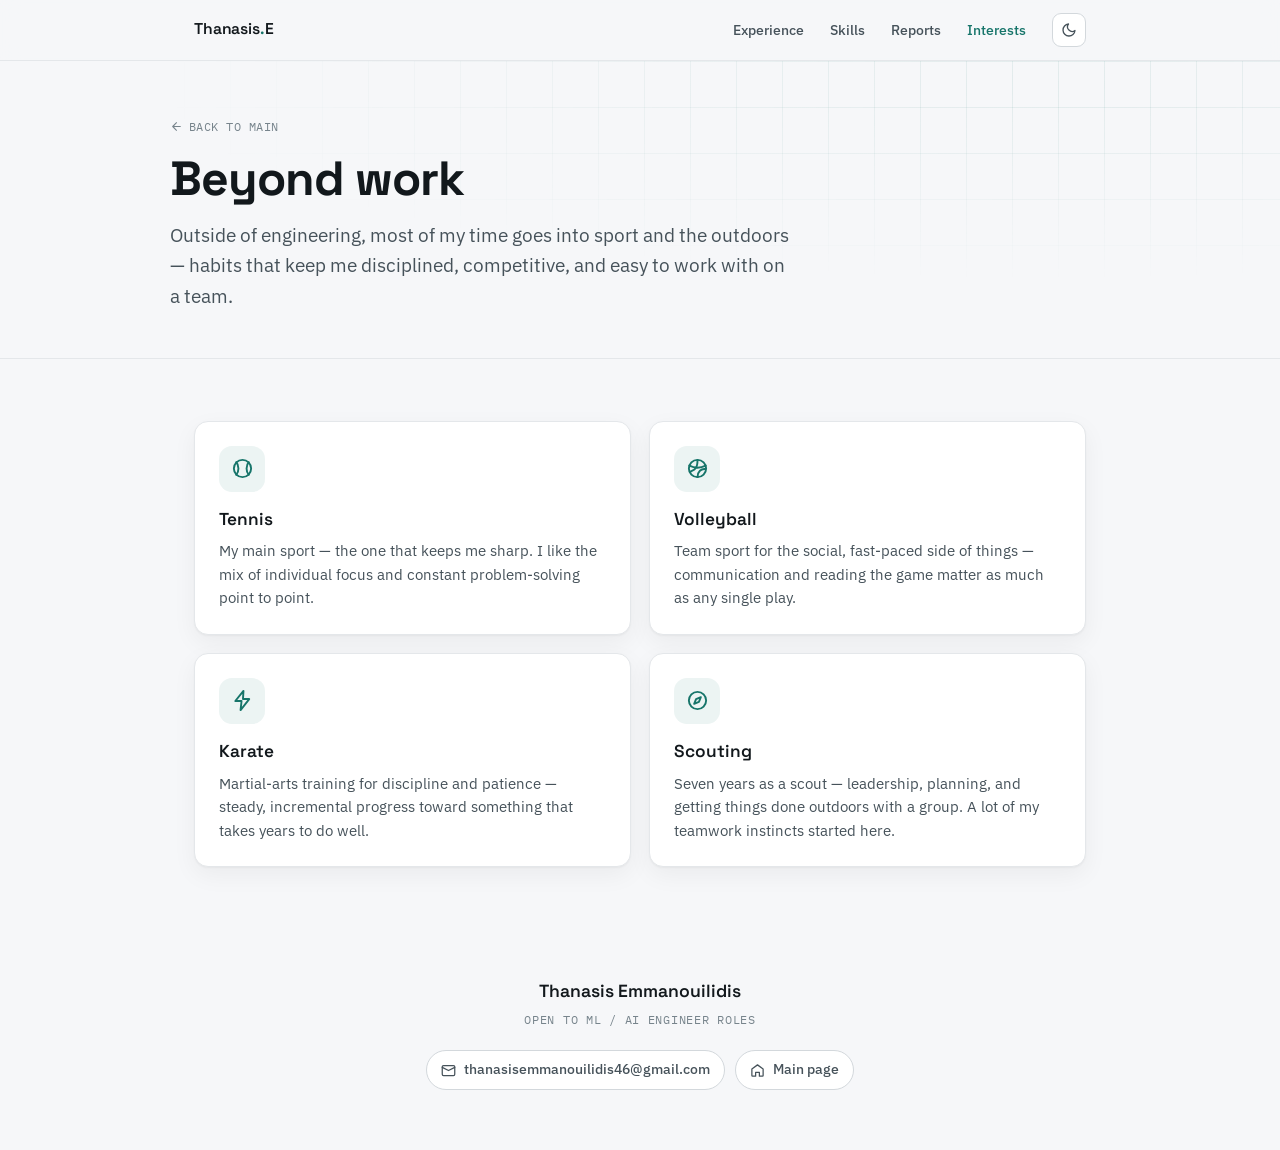
==== hobbies.html @ c6ba68ab "Add more details about ontology and also add pages about project and hobbies #0" ====
<!DOCTYPE html>
<html lang="en">
<head>
<meta charset="UTF-8" />
<meta name="viewport" content="width=device-width, initial-scale=1.0" />
<title>Interests — Thanasis Emmanouilidis</title>
<meta name="description" content="Beyond work — sports, scouting, and the things Thanasis Emmanouilidis does outside of engineering." />
<link rel="preconnect" href="https://fonts.googleapis.com" />
<link rel="preconnect" href="https://fonts.gstatic.com" crossorigin />
<link href="https://fonts.googleapis.com/css2?family=Space+Grotesk:wght@400;500;600;700&family=IBM+Plex+Sans:ital,wght@0,400;0,500;0,600;1,400&family=IBM+Plex+Mono:wght@400;500&display=swap" rel="stylesheet" />
<link rel="stylesheet" href="styles.css" />
</head>
<body>

<nav>
  <div class="wrap nav-inner">
    <div class="nav-name"><a href="index.html">Thanasis<span>.</span>E</a></div>
    <div class="nav-links">
      <a href="index.html#experience">Experience</a>
      <a href="index.html#skills">Skills</a>
      <a class="nav-page" href="projects.html">Reports</a>
      <a class="nav-page active" href="hobbies.html">Interests</a>
      <button class="theme-toggle" id="themeToggle" aria-label="Toggle color theme">
        <svg class="icon-moon" viewBox="0 0 24 24" fill="none" stroke="currentColor" stroke-width="2" stroke-linecap="round" stroke-linejoin="round"><path d="M21 12.79A9 9 0 1 1 11.21 3 7 7 0 0 0 21 12.79z"/></svg>
        <svg class="icon-sun" viewBox="0 0 24 24" fill="none" stroke="currentColor" stroke-width="2" stroke-linecap="round" stroke-linejoin="round"><circle cx="12" cy="12" r="4"/><path d="M12 2v2M12 20v2M4.9 4.9l1.4 1.4M17.7 17.7l1.4 1.4M2 12h2M20 12h2M4.9 19.1l1.4-1.4M17.7 6.3l1.4-1.4"/></svg>
      </button>
    </div>
  </div>
</nav>

<header class="subhead">
  <div class="wrap subhead-inner">
    <a class="back-link" href="index.html">
      <svg viewBox="0 0 24 24" fill="none" stroke="currentColor" stroke-width="2" stroke-linecap="round" stroke-linejoin="round"><path d="M19 12H5M12 19l-7-7 7-7"/></svg>
      Back to main
    </a>
    <h1 style="font-family:'Space Grotesk',sans-serif;letter-spacing:-0.02em;font-weight:700;">Beyond work</h1>
    <p class="lede">Outside of engineering, most of my time goes into sport and the outdoors — habits that keep me disciplined, competitive, and easy to work with on a team.</p>
  </div>
</header>

<main class="wrap">
  <section style="border-bottom:none;">
    <div class="interest-grid">

      <div class="interest reveal">
        <div class="icon-badge">
          <svg viewBox="0 0 24 24" fill="none" stroke="currentColor" stroke-width="2"><circle cx="12" cy="12" r="9"/><path d="M5.5 5.5c3 3 3 10 0 13M18.5 5.5c-3 3-3 10 0 13" stroke-linecap="round"/></svg>
        </div>
        <h3>Tennis</h3>
        <p>My main sport — the one that keeps me sharp. I like the mix of individual focus and constant problem-solving point to point.</p>
      </div>

      <div class="interest reveal">
        <div class="icon-badge">
          <svg viewBox="0 0 24 24" fill="none" stroke="currentColor" stroke-width="2"><circle cx="12" cy="12" r="9"/><path d="M3.5 9c5 2.5 12 2.5 17 0M4 15.5c4-2 8-2 8-12.5M12 21c0-6 4-9 8-8.5" stroke-linecap="round"/></svg>
        </div>
        <h3>Volleyball</h3>
        <p>Team sport for the social, fast-paced side of things — communication and reading the game matter as much as any single play.</p>
      </div>

      <div class="interest reveal">
        <div class="icon-badge">
          <svg viewBox="0 0 24 24" fill="none" stroke="currentColor" stroke-width="2" stroke-linecap="round" stroke-linejoin="round"><path d="M13 2 4.5 12.5H11l-1 9.5 9-11.5h-6.5z"/></svg>
        </div>
        <h3>Karate</h3>
        <p>Martial-arts training for discipline and patience — steady, incremental progress toward something that takes years to do well.</p>
      </div>

      <div class="interest reveal">
        <div class="icon-badge">
          <svg viewBox="0 0 24 24" fill="none" stroke="currentColor" stroke-width="2" stroke-linecap="round" stroke-linejoin="round"><circle cx="12" cy="12" r="9"/><polygon points="15.5 8.5 10.5 10.5 8.5 15.5 13.5 13.5"/></svg>
        </div>
        <h3>Scouting</h3>
        <p>Seven years as a scout — leadership, planning, and getting things done outdoors with a group. A lot of my teamwork instincts started here.</p>
      </div>

    </div>
  </section>
</main>

<footer>
  <div class="wrap">
    <div class="foot-name">Thanasis Emmanouilidis</div>
    <p class="mono" style="color:var(--ink-faint);">Open to ML / AI engineer roles</p>
    <div class="contact-row">
      <a class="chip" href="mailto:thanasisemmanouilidis46@gmail.com">
        <svg viewBox="0 0 24 24" fill="none" stroke="currentColor" stroke-width="2" stroke-linecap="round" stroke-linejoin="round"><rect x="2" y="4" width="20" height="16" rx="2"/><path d="m22 7-10 5L2 7"/></svg>
        thanasisemmanouilidis46@gmail.com
      </a>
      <a class="chip" href="index.html">
        <svg viewBox="0 0 24 24" fill="none" stroke="currentColor" stroke-width="2" stroke-linecap="round" stroke-linejoin="round"><path d="M3 9.5 12 3l9 6.5V20a1 1 0 0 1-1 1h-5v-6H9v6H4a1 1 0 0 1-1-1z"/></svg>
        Main page
      </a>
    </div>
  </div>
</footer>

<script>
  (function () {
    var root = document.documentElement;
    var prefersDark = window.matchMedia && window.matchMedia("(prefers-color-scheme: dark)").matches;
    root.setAttribute("data-theme", prefersDark ? "dark" : "light");
    var btn = document.getElementById("themeToggle");
    btn.addEventListener("click", function () {
      root.setAttribute("data-theme", root.getAttribute("data-theme") === "dark" ? "light" : "dark");
    });
  })();
  (function () {
    var els = document.querySelectorAll(".reveal");
    if (!("IntersectionObserver" in window)) { els.forEach(function (e) { e.classList.add("in"); }); return; }
    var io = new IntersectionObserver(function (entries) {
      entries.forEach(function (en) { if (en.isIntersecting) { en.target.classList.add("in"); io.unobserve(en.target); } });
    }, { threshold: 0.12 });
    els.forEach(function (e) { io.observe(e); });
  })();
</script>

</body>
</html>
---- styles.css ----
:root {
    --bg: #f6f7f9;
    --bg-panel: #ffffff;
    --grid-line: rgba(23, 117, 106, 0.09);
    --ink: #12181c;
    --ink-soft: #46525a;
    --ink-faint: #77848c;
    --accent: #17756a;
    --accent-strong: #0f5a52;
    --accent-wash: rgba(23, 117, 106, 0.08);
    --line: #e4e7ea;
    --line-strong: #d3d8dc;
    --shadow: 0 1px 2px rgba(18, 24, 28, 0.04), 0 8px 24px rgba(18, 24, 28, 0.05);
    --radius: 14px;
  }
  html[data-theme="dark"] {
    --bg: #0c1013;
    --bg-panel: #131a1f;
    --grid-line: rgba(66, 196, 179, 0.08);
    --ink: #eef2f3;
    --ink-soft: #aeb9bf;
    --ink-faint: #75838a;
    --accent: #3fc2b1;
    --accent-strong: #62d4c4;
    --accent-wash: rgba(63, 194, 177, 0.10);
    --line: #222c33;
    --line-strong: #2c3840;
    --shadow: 0 1px 2px rgba(0,0,0,0.3), 0 12px 30px rgba(0,0,0,0.35);
  }

  * { box-sizing: border-box; }
  html { scroll-behavior: smooth; }
  @media (prefers-reduced-motion: reduce) {
    html { scroll-behavior: auto; }
    * { animation: none !important; transition: none !important; }
  }

  body {
    margin: 0;
    background: var(--bg);
    color: var(--ink);
    font-family: "IBM Plex Sans", system-ui, sans-serif;
    font-size: 16px;
    line-height: 1.6;
    -webkit-font-smoothing: antialiased;
    transition: background 0.35s ease, color 0.35s ease;
  }

  .wrap { max-width: 940px; margin: 0 auto; padding: 0 24px; }

  a { color: var(--accent); text-decoration: none; }
  a:hover { color: var(--accent-strong); }

  .mono {
    font-family: "IBM Plex Mono", ui-monospace, monospace;
    font-size: 0.74rem;
    letter-spacing: 0.06em;
    text-transform: uppercase;
    color: var(--accent);
  }

  /* ---------- Nav ---------- */
  nav {
    position: sticky; top: 0; z-index: 50;
    backdrop-filter: blur(10px);
    background: color-mix(in srgb, var(--bg) 82%, transparent);
    border-bottom: 1px solid var(--line);
  }
  .nav-inner { display: flex; align-items: center; justify-content: space-between; height: 60px; }
  .nav-name { font-family: "Space Grotesk", sans-serif; font-weight: 600; font-size: 0.98rem; letter-spacing: -0.01em; }
  .nav-name span { color: var(--accent); }
  .nav-links { display: flex; align-items: center; gap: 26px; }
  .nav-links a {
    color: var(--ink-soft); font-size: 0.86rem; font-weight: 500;
    position: relative; transition: color 0.2s;
  }
  .nav-links a:hover { color: var(--ink); }
  @media (max-width: 720px) { .nav-links a:not(.nav-page) { display: none; } }

  .theme-toggle {
    display: inline-flex; align-items: center; justify-content: center;
    width: 34px; height: 34px; border-radius: 9px;
    border: 1px solid var(--line-strong); background: var(--bg-panel);
    cursor: pointer; color: var(--ink-soft); padding: 0;
    transition: border-color 0.2s, color 0.2s;
  }
  .theme-toggle:hover { color: var(--accent); border-color: var(--accent); }
  .theme-toggle svg { width: 16px; height: 16px; }
  html[data-theme="dark"] .icon-moon { display: none; }
  html:not([data-theme="dark"]) .icon-sun { display: none; }

  /* ---------- Hero ---------- */
  header.hero {
    position: relative; overflow: hidden;
    border-bottom: 1px solid var(--line);
  }
  header.hero::before {
    content: ""; position: absolute; inset: 0;
    background-image:
      linear-gradient(var(--grid-line) 1px, transparent 1px),
      linear-gradient(90deg, var(--grid-line) 1px, transparent 1px);
    background-size: 46px 46px;
    -webkit-mask-image: radial-gradient(ellipse 80% 75% at 72% 18%, #000 0%, transparent 78%);
    mask-image: radial-gradient(ellipse 80% 75% at 72% 18%, #000 0%, transparent 78%);
    pointer-events: none;
  }
  /* highlighted "parcel" */
  header.hero::after {
    content: ""; position: absolute;
    top: 40px; right: 8%; width: 92px; height: 92px;
    border: 1.5px solid var(--accent);
    background: var(--accent-wash);
    opacity: 0.5;
    transform: rotate(0deg);
    pointer-events: none;
    display: none;
  }
  @media (min-width: 720px) { header.hero::after { display: none; } }

  .hero-inner { position: relative; padding: 74px 0 62px; display: flex; gap: 44px; align-items: flex-start; justify-content: space-between; }
  .hero-main { flex: 1; min-width: 0; }
  .avatar {
    flex: none; position: relative; width: 132px; height: 132px;
    border-radius: 50%; overflow: hidden; margin-top: 4px;
    border: 2px solid var(--line-strong); box-shadow: var(--shadow);
    background: var(--accent-wash);
  }
  .avatar img { position: absolute; inset: 0; width: 100%; height: 100%; object-fit: cover; display: block; }
  .avatar-fallback {
    position: absolute; inset: 0; display: flex; align-items: center; justify-content: center;
    font-family: "Space Grotesk", sans-serif; font-weight: 600; font-size: 2.6rem;
    color: var(--accent); letter-spacing: 0.03em;
  }
  @media (max-width: 640px) {
    .hero-inner { flex-direction: column-reverse; align-items: flex-start; gap: 26px; }
    .avatar { width: 104px; height: 104px; }
    .avatar-fallback { font-size: 2rem; }
  }
  .hero-eyebrow { display: flex; align-items: center; gap: 10px; margin-bottom: 20px; }
  .hero-eyebrow .dot { width: 7px; height: 7px; border-radius: 50%; background: var(--accent); box-shadow: 0 0 0 4px var(--accent-wash); }
  h1 {
    font-family: "Space Grotesk", sans-serif;
    font-size: clamp(2.3rem, 6vw, 3.6rem);
    line-height: 1.02; letter-spacing: -0.02em; font-weight: 700;
    margin: 0 0 18px;
  }
  h1 .role { display: block; color: var(--accent); }
  .lede {
    font-size: clamp(1.02rem, 2.4vw, 1.2rem);
    color: var(--ink-soft); max-width: 620px; margin: 0 0 30px;
  }
  .lede strong { color: var(--ink); font-weight: 600; }

  .contact-row { display: flex; flex-wrap: wrap; gap: 10px; }
  .chip {
    display: inline-flex; align-items: center; gap: 8px;
    padding: 8px 14px; border-radius: 999px;
    border: 1px solid var(--line-strong); background: var(--bg-panel);
    font-size: 0.85rem; color: var(--ink-soft); font-weight: 500;
    transition: border-color 0.2s, color 0.2s, transform 0.2s;
  }
  .chip:hover { color: var(--accent); border-color: var(--accent); transform: translateY(-1px); }
  .chip svg { width: 15px; height: 15px; flex: none; }

  /* ---------- Sections ---------- */
  section { padding: 62px 0; border-bottom: 1px solid var(--line); }
  .sec-head { margin-bottom: 34px; }
  .sec-head h2 {
    font-family: "Space Grotesk", sans-serif;
    font-size: clamp(1.4rem, 3vw, 1.75rem);
    letter-spacing: -0.01em; font-weight: 600; margin: 8px 0 0;
  }

  /* ---------- Experience ---------- */
  .exp { display: grid; grid-template-columns: 190px 1fr; gap: 28px; }
  @media (max-width: 720px) { .exp { grid-template-columns: 1fr; gap: 14px; } }
  .exp-meta .role-title { font-family: "Space Grotesk", sans-serif; font-weight: 600; font-size: 1.06rem; }
  .exp-meta .company { color: var(--accent); font-weight: 600; margin-top: 2px; }
  .exp-meta .period { color: var(--ink-faint); font-size: 0.85rem; margin-top: 6px; font-family: "IBM Plex Mono", monospace; }

  .flagship {
    background: var(--bg-panel); border: 1px solid var(--line);
    border-left: 3px solid var(--accent);
    border-radius: var(--radius); padding: 24px 26px; box-shadow: var(--shadow);
  }
  .flagship .fp-label { margin-bottom: 6px; }
  .flagship h3 { font-family: "Space Grotesk", sans-serif; font-size: 1.14rem; font-weight: 600; margin: 0 0 10px; }
  .flagship p.summary { color: var(--ink-soft); margin: 0 0 16px; }
  ul.clean { list-style: none; margin: 0; padding: 0; display: grid; gap: 11px; }
  ul.clean li { position: relative; padding-left: 22px; color: var(--ink-soft); font-size: 0.95rem; }
  ul.clean li::before {
    content: ""; position: absolute; left: 0; top: 9px;
    width: 8px; height: 8px; border: 1.5px solid var(--accent);
    background: var(--accent-wash);
  }
  ul.clean li strong { color: var(--ink); font-weight: 600; }

  /* ---------- Projects ---------- */
  .proj-grid { display: grid; grid-template-columns: repeat(2, 1fr); gap: 18px; }
  @media (max-width: 720px) { .proj-grid { grid-template-columns: 1fr; } }
  .card {
    background: var(--bg-panel); border: 1px solid var(--line);
    border-radius: var(--radius); padding: 22px 22px 20px;
    display: flex; flex-direction: column; box-shadow: var(--shadow);
    transition: transform 0.22s ease, border-color 0.22s ease;
  }
  .card:hover { transform: translateY(-3px); border-color: var(--accent); }
  .card h3 { font-family: "Space Grotesk", sans-serif; font-size: 1.05rem; font-weight: 600; margin: 10px 0 8px; line-height: 1.25; }
  .card p { color: var(--ink-soft); font-size: 0.92rem; margin: 0 0 16px; flex: 1; }
  .tags { display: flex; flex-wrap: wrap; gap: 6px; }
  .tag {
    font-family: "IBM Plex Mono", monospace; font-size: 0.7rem;
    padding: 4px 9px; border-radius: 6px;
    background: var(--accent-wash); color: var(--accent-strong);
    border: 1px solid transparent;
  }
  html[data-theme="dark"] .tag { color: var(--accent); }

  /* ---------- Skills ---------- */
  .skill-group { display: grid; grid-template-columns: 200px 1fr; gap: 20px; padding: 18px 0; border-top: 1px solid var(--line); }
  .skill-group:first-child { border-top: none; padding-top: 0; }
  @media (max-width: 620px) { .skill-group { grid-template-columns: 1fr; gap: 10px; } }
  .skill-group .g-name { font-family: "Space Grotesk", sans-serif; font-weight: 600; font-size: 0.98rem; }
  .skill-list { display: flex; flex-wrap: wrap; gap: 8px; }
  .skill {
    font-size: 0.85rem; padding: 5px 12px; border-radius: 8px;
    border: 1px solid var(--line-strong); color: var(--ink-soft);
    background: var(--bg-panel); font-weight: 500;
    transition: border-color 0.2s, color 0.2s;
  }
  .skill:hover { color: var(--accent); border-color: var(--accent); }

  /* ---------- Foundational (compact) ---------- */
  .mini-grid { display: grid; grid-template-columns: repeat(2, 1fr); gap: 14px; }
  @media (max-width: 620px) { .mini-grid { grid-template-columns: 1fr; } }
  .mini {
    padding: 16px 18px; border: 1px solid var(--line); border-radius: 12px;
    background: var(--bg-panel);
  }
  .mini h4 { font-family: "Space Grotesk", sans-serif; font-size: 0.96rem; font-weight: 600; margin: 0 0 5px; }
  .mini p { color: var(--ink-soft); font-size: 0.86rem; margin: 0; }

  /* ---------- Two-col bottom ---------- */
  .two-col { display: grid; grid-template-columns: 1fr 1fr; gap: 44px; }
  @media (max-width: 720px) { .two-col { grid-template-columns: 1fr; gap: 40px; } }
  .stack-item { margin-bottom: 20px; }
  .stack-item:last-child { margin-bottom: 0; }
  .stack-item .t { font-weight: 600; color: var(--ink); }
  .stack-item .s { color: var(--ink-soft); font-size: 0.9rem; }
  .stack-item .d { color: var(--ink-faint); font-size: 0.82rem; font-family: "IBM Plex Mono", monospace; margin-top: 2px; }

  .lang-bar { display: flex; align-items: center; justify-content: space-between; padding: 12px 0; border-top: 1px solid var(--line); }
  .lang-bar:first-child { border-top: none; }
  .lang-bar .lv { font-family: "IBM Plex Mono", monospace; font-size: 0.8rem; color: var(--accent); }

  /* ---------- Footer ---------- */
  footer { padding: 48px 0 60px; text-align: center; }
  footer .foot-name { font-family: "Space Grotesk", sans-serif; font-weight: 600; font-size: 1.1rem; margin-bottom: 6px; }
  footer p { color: var(--ink-faint); font-size: 0.85rem; margin: 0 0 20px; }
  footer .contact-row { justify-content: center; }

  /* reveal */
  .reveal { opacity: 0; transform: translateY(16px); transition: opacity 0.6s ease, transform 0.6s ease; }
  .reveal.in { opacity: 1; transform: none; }

  :focus-visible { outline: 2px solid var(--accent); outline-offset: 3px; border-radius: 4px; }


  /* ========== Multi-page additions ========== */
  .nav-name a { color: var(--ink); }
  .nav-name a:hover { color: var(--accent); }
  .nav-links a.active { color: var(--accent); }
  @media (max-width: 720px) { .nav-links { gap: 18px; } }

  /* Subpage header */
  .subhead { position: relative; border-bottom: 1px solid var(--line); overflow: hidden; }
  .subhead::before {
    content: ""; position: absolute; inset: 0;
    background-image:
      linear-gradient(var(--grid-line) 1px, transparent 1px),
      linear-gradient(90deg, var(--grid-line) 1px, transparent 1px);
    background-size: 46px 46px;
    -webkit-mask-image: radial-gradient(ellipse 90% 85% at 82% 8%, #000 0%, transparent 78%);
    mask-image: radial-gradient(ellipse 90% 85% at 82% 8%, #000 0%, transparent 78%);
    pointer-events: none;
  }
  .subhead-inner { position: relative; padding: 54px 0 46px; }
  .subhead h1 { font-size: clamp(2rem, 5vw, 3rem); margin: 14px 0 16px; }
  .subhead .lede { margin-bottom: 0; }
  .back-link { display: inline-flex; align-items: center; gap: 6px; font-family: "IBM Plex Mono", monospace; font-size: 0.76rem; letter-spacing: 0.04em; text-transform: uppercase; color: var(--ink-faint); }
  .back-link:hover { color: var(--accent); }
  .back-link svg { width: 13px; height: 13px; }

  /* Buttons + report cards */
  .card-foot { margin-top: 4px; display: flex; gap: 10px; flex-wrap: wrap; }
  .btn {
    display: inline-flex; align-items: center; gap: 8px;
    padding: 9px 15px; border-radius: 10px; font-size: 0.84rem; font-weight: 600;
    background: var(--accent); color: #ffffff; border: 1px solid var(--accent);
    transition: background 0.2s, transform 0.2s;
  }
  html[data-theme="dark"] .btn { color: #08110f; }
  .btn:hover { background: var(--accent-strong); transform: translateY(-1px); color: #ffffff; }
  html[data-theme="dark"] .btn:hover { color: #08110f; }
  .btn.ghost { background: transparent; color: var(--accent); }
  .btn.ghost:hover { background: var(--accent-wash); }
  .btn svg { width: 15px; height: 15px; flex: none; }

  /* Interests */
  .interest-grid { display: grid; grid-template-columns: repeat(2, 1fr); gap: 18px; }
  @media (max-width: 620px) { .interest-grid { grid-template-columns: 1fr; } }
  .interest {
    background: var(--bg-panel); border: 1px solid var(--line); border-radius: var(--radius);
    padding: 24px; box-shadow: var(--shadow); transition: transform 0.22s ease, border-color 0.22s ease;
  }
  .interest:hover { transform: translateY(-3px); border-color: var(--accent); }
  .icon-badge {
    width: 46px; height: 46px; border-radius: 13px; display: flex; align-items: center; justify-content: center;
    background: var(--accent-wash); color: var(--accent); margin-bottom: 14px;
  }
  .icon-badge svg { width: 23px; height: 23px; }
  .interest h3 { font-family: "Space Grotesk", sans-serif; font-size: 1.08rem; font-weight: 600; margin: 0 0 6px; }
  .interest p { color: var(--ink-soft); font-size: 0.92rem; margin: 0; }

  .prose { color: var(--ink-soft); max-width: 680px; }
  .prose p { margin: 0 0 16px; }
  .prose p:last-child { margin-bottom: 0; }
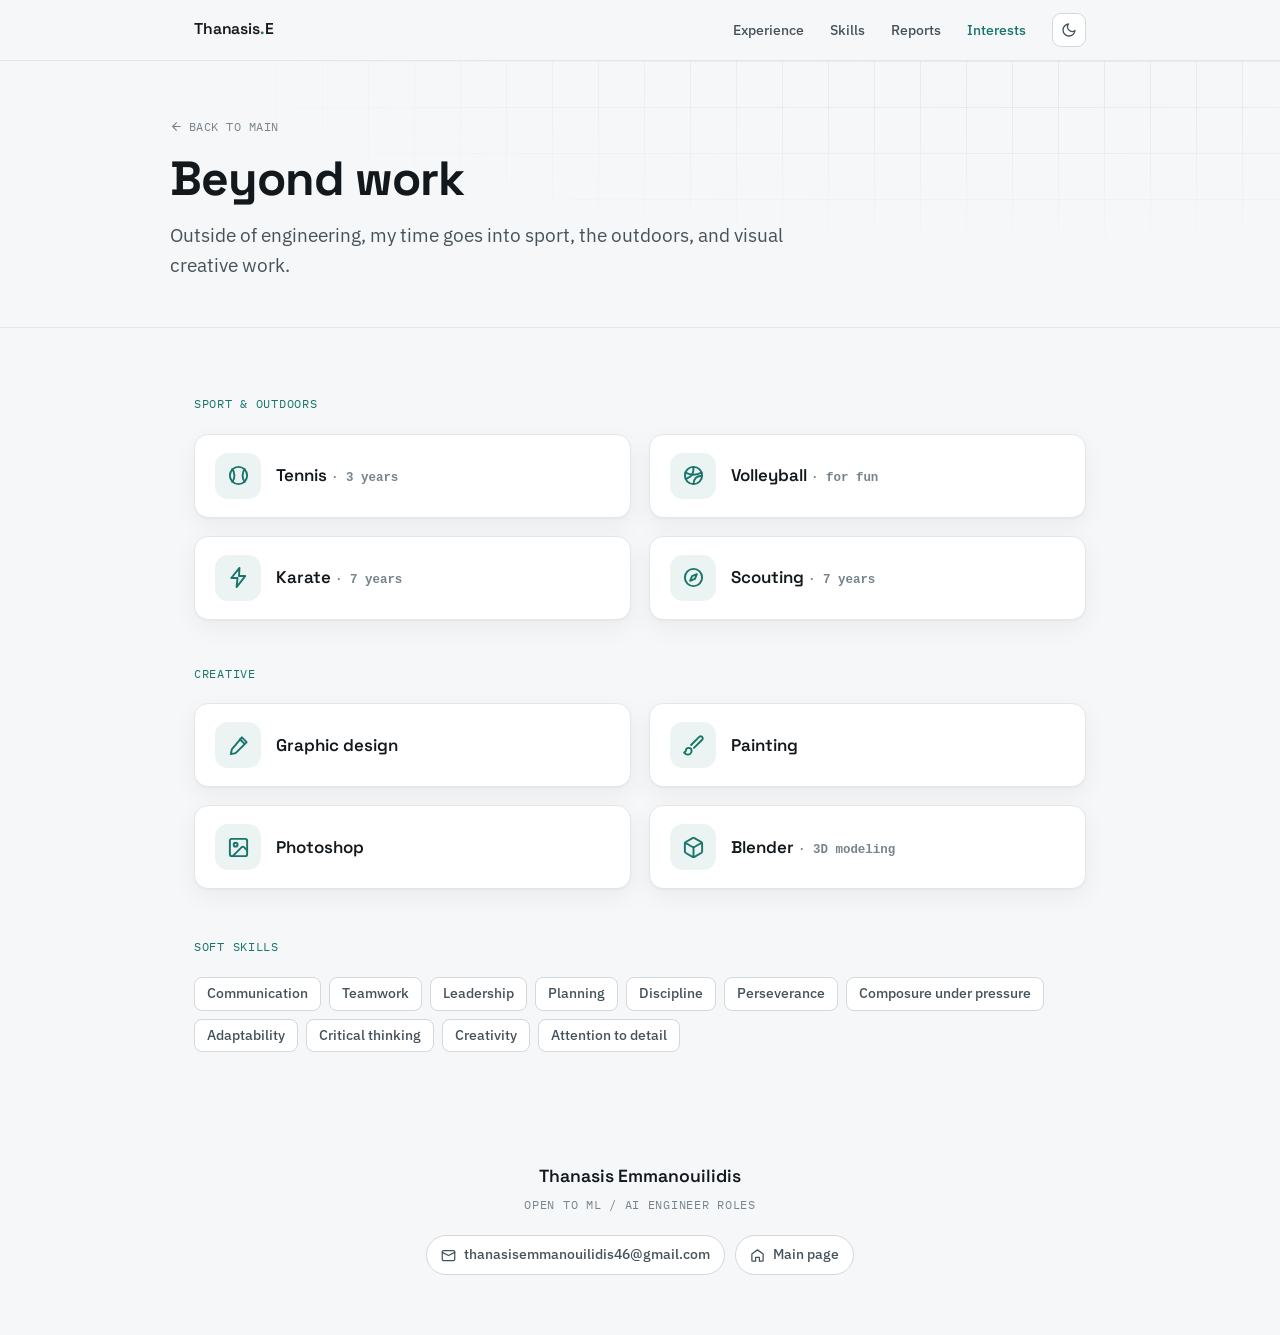
==== commit c35026da: "Enrich hobbies #0" ====
--- a/hobbies.html
+++ b/hobbies.html
@@ -4,7 +4,7 @@
 <meta charset="UTF-8" />
 <meta name="viewport" content="width=device-width, initial-scale=1.0" />
 <title>Interests — Thanasis Emmanouilidis</title>
-<meta name="description" content="Beyond work — sports, scouting, and the things Thanasis Emmanouilidis does outside of engineering." />
+<meta name="description" content="Beyond work — sport, the outdoors, creative work, and soft skills." />
 <link rel="preconnect" href="https://fonts.googleapis.com" />
 <link rel="preconnect" href="https://fonts.gstatic.com" crossorigin />
 <link href="https://fonts.googleapis.com/css2?family=Space+Grotesk:wght@400;500;600;700&family=IBM+Plex+Sans:ital,wght@0,400;0,500;0,600;1,400&family=IBM+Plex+Mono:wght@400;500&display=swap" rel="stylesheet" />
@@ -35,47 +35,88 @@
       Back to main
     </a>
     <h1 style="font-family:'Space Grotesk',sans-serif;letter-spacing:-0.02em;font-weight:700;">Beyond work</h1>
-    <p class="lede">Outside of engineering, most of my time goes into sport and the outdoors — habits that keep me disciplined, competitive, and easy to work with on a team.</p>
+    <p class="lede">Outside of engineering, my time goes into sport, the outdoors, and visual creative work.</p>
   </div>
 </header>
 
 <main class="wrap">
   <section style="border-bottom:none;">
+
+    <div class="sec-head reveal" style="margin-bottom:18px;">
+      <span class="mono">Sport &amp; outdoors</span>
+    </div>
     <div class="interest-grid">
-
       <div class="interest reveal">
         <div class="icon-badge">
           <svg viewBox="0 0 24 24" fill="none" stroke="currentColor" stroke-width="2"><circle cx="12" cy="12" r="9"/><path d="M5.5 5.5c3 3 3 10 0 13M18.5 5.5c-3 3-3 10 0 13" stroke-linecap="round"/></svg>
         </div>
-        <h3>Tennis</h3>
-        <p>My main sport — the one that keeps me sharp. I like the mix of individual focus and constant problem-solving point to point.</p>
+        <h3>Tennis <span class="yrs">· 3 years</span></h3>
       </div>
 
       <div class="interest reveal">
         <div class="icon-badge">
           <svg viewBox="0 0 24 24" fill="none" stroke="currentColor" stroke-width="2"><circle cx="12" cy="12" r="9"/><path d="M3.5 9c5 2.5 12 2.5 17 0M4 15.5c4-2 8-2 8-12.5M12 21c0-6 4-9 8-8.5" stroke-linecap="round"/></svg>
         </div>
-        <h3>Volleyball</h3>
-        <p>Team sport for the social, fast-paced side of things — communication and reading the game matter as much as any single play.</p>
+        <h3>Volleyball <span class="yrs">· for fun</span></h3>
       </div>
 
       <div class="interest reveal">
         <div class="icon-badge">
           <svg viewBox="0 0 24 24" fill="none" stroke="currentColor" stroke-width="2" stroke-linecap="round" stroke-linejoin="round"><path d="M13 2 4.5 12.5H11l-1 9.5 9-11.5h-6.5z"/></svg>
         </div>
-        <h3>Karate</h3>
-        <p>Martial-arts training for discipline and patience — steady, incremental progress toward something that takes years to do well.</p>
+        <h3>Karate <span class="yrs">· 7 years</span></h3>
       </div>
 
       <div class="interest reveal">
         <div class="icon-badge">
           <svg viewBox="0 0 24 24" fill="none" stroke="currentColor" stroke-width="2" stroke-linecap="round" stroke-linejoin="round"><circle cx="12" cy="12" r="9"/><polygon points="15.5 8.5 10.5 10.5 8.5 15.5 13.5 13.5"/></svg>
         </div>
-        <h3>Scouting</h3>
-        <p>Seven years as a scout — leadership, planning, and getting things done outdoors with a group. A lot of my teamwork instincts started here.</p>
+        <h3>Scouting <span class="yrs">· 7 years</span></h3>
+      </div>
+    </div>
+
+    <div class="sec-head reveal" style="margin:40px 0 18px;">
+      <span class="mono">Creative</span>
+    </div>
+    <div class="interest-grid">
+      <div class="interest reveal">
+        <div class="icon-badge">
+          <svg viewBox="0 0 24 24" fill="none" stroke="currentColor" stroke-width="2" stroke-linecap="round" stroke-linejoin="round"><path d="m15.5 3.5 5 5L9 20l-5 1 1-5z"/><path d="M13.5 5.5 18 10"/></svg>
+        </div>
+        <h3>Graphic design</h3>
       </div>
 
+      <div class="interest reveal">
+        <div class="icon-badge">
+          <svg viewBox="0 0 24 24" fill="none" stroke="currentColor" stroke-width="2" stroke-linecap="round" stroke-linejoin="round"><path d="M9.5 11.5 18 3a2.1 2.1 0 0 1 3 3l-8.5 8.5"/><path d="M7 14.5c-1.7 0-3 1.35-3 3 0 1.3-2.2 1.5-1.8 2 1 1.1 2.4 2 3.8 2 2.2 0 4-1.8 4-4a3 3 0 0 0-3-3z"/></svg>
+        </div>
+        <h3>Painting</h3>
+      </div>
+
+      <div class="interest reveal">
+        <div class="icon-badge">
+          <svg viewBox="0 0 24 24" fill="none" stroke="currentColor" stroke-width="2" stroke-linecap="round" stroke-linejoin="round"><rect x="3" y="3" width="18" height="18" rx="2"/><circle cx="9" cy="9" r="2"/><path d="m21 15-3.1-3.1a2 2 0 0 0-2.8 0L6 21"/></svg>
+        </div>
+        <h3>Photoshop</h3>
+      </div>
+
+      <div class="interest reveal">
+        <div class="icon-badge">
+          <svg viewBox="0 0 24 24" fill="none" stroke="currentColor" stroke-width="2" stroke-linecap="round" stroke-linejoin="round"><path d="M21 8v8a2 2 0 0 1-1 1.73l-7 4a2 2 0 0 1-2 0l-7-4A2 2 0 0 1 3 16V8a2 2 0 0 1 1-1.73l7-4a2 2 0 0 1 2 0l7 4A2 2 0 0 1 21 8z"/><path d="m3.3 7 8.7 5 8.7-5"/><path d="M12 22V12"/></svg>
+        </div>
+        <h3>Blender <span class="yrs">· 3D modeling</span></h3>
+      </div>
     </div>
+
+    <div class="reveal" style="margin-top:44px;">
+      <div class="sec-head" style="margin-bottom:18px;">
+        <span class="mono">Soft skills</span>
+      </div>
+      <div class="skill-list">
+        <span class="skill">Communication</span><span class="skill">Teamwork</span><span class="skill">Leadership</span><span class="skill">Planning</span><span class="skill">Discipline</span><span class="skill">Perseverance</span><span class="skill">Composure under pressure</span><span class="skill">Adaptability</span><span class="skill">Critical thinking</span><span class="skill">Creativity</span><span class="skill">Attention to detail</span>
+      </div>
+    </div>
+
   </section>
 </main>
 
@@ -117,4 +158,4 @@
 </script>
 
 </body>
-</html>
+</html>
--- a/styles.css
+++ b/styles.css
@@ -310,18 +310,28 @@
   .interest-grid { display: grid; grid-template-columns: repeat(2, 1fr); gap: 18px; }
   @media (max-width: 620px) { .interest-grid { grid-template-columns: 1fr; } }
   .interest {
+    display: flex; align-items: center; gap: 15px;
     background: var(--bg-panel); border: 1px solid var(--line); border-radius: var(--radius);
-    padding: 24px; box-shadow: var(--shadow); transition: transform 0.22s ease, border-color 0.22s ease;
+    padding: 18px 20px; box-shadow: var(--shadow); transition: transform 0.22s ease, border-color 0.22s ease;
   }
   .interest:hover { transform: translateY(-3px); border-color: var(--accent); }
   .icon-badge {
     width: 46px; height: 46px; border-radius: 13px; display: flex; align-items: center; justify-content: center;
-    background: var(--accent-wash); color: var(--accent); margin-bottom: 14px;
+    background: var(--accent-wash); color: var(--accent); flex: none;
   }
   .icon-badge svg { width: 23px; height: 23px; }
-  .interest h3 { font-family: "Space Grotesk", sans-serif; font-size: 1.08rem; font-weight: 600; margin: 0 0 6px; }
-  .interest p { color: var(--ink-soft); font-size: 0.92rem; margin: 0; }
+  .interest h3 { font-family: "Space Grotesk", sans-serif; font-size: 1.06rem; font-weight: 600; margin: 0; }
+  .interest .yrs { color: var(--ink-faint); font-family: "IBM Plex Mono", monospace; font-size: 0.78rem; }
 
   .prose { color: var(--ink-soft); max-width: 680px; }
   .prose p { margin: 0 0 16px; }
   .prose p:last-child { margin-bottom: 0; }
+
+  /* Soft-skill tags on interest cards */
+  .soft-tags { display: flex; flex-wrap: wrap; gap: 6px; margin-top: 14px; }
+  .soft-tag {
+    font-family: "IBM Plex Mono", monospace; font-size: 0.68rem;
+    letter-spacing: 0.03em; padding: 4px 9px; border-radius: 6px;
+    background: var(--accent-wash); color: var(--accent-strong);
+  }
+  html[data-theme="dark"] .soft-tag { color: var(--accent); }
